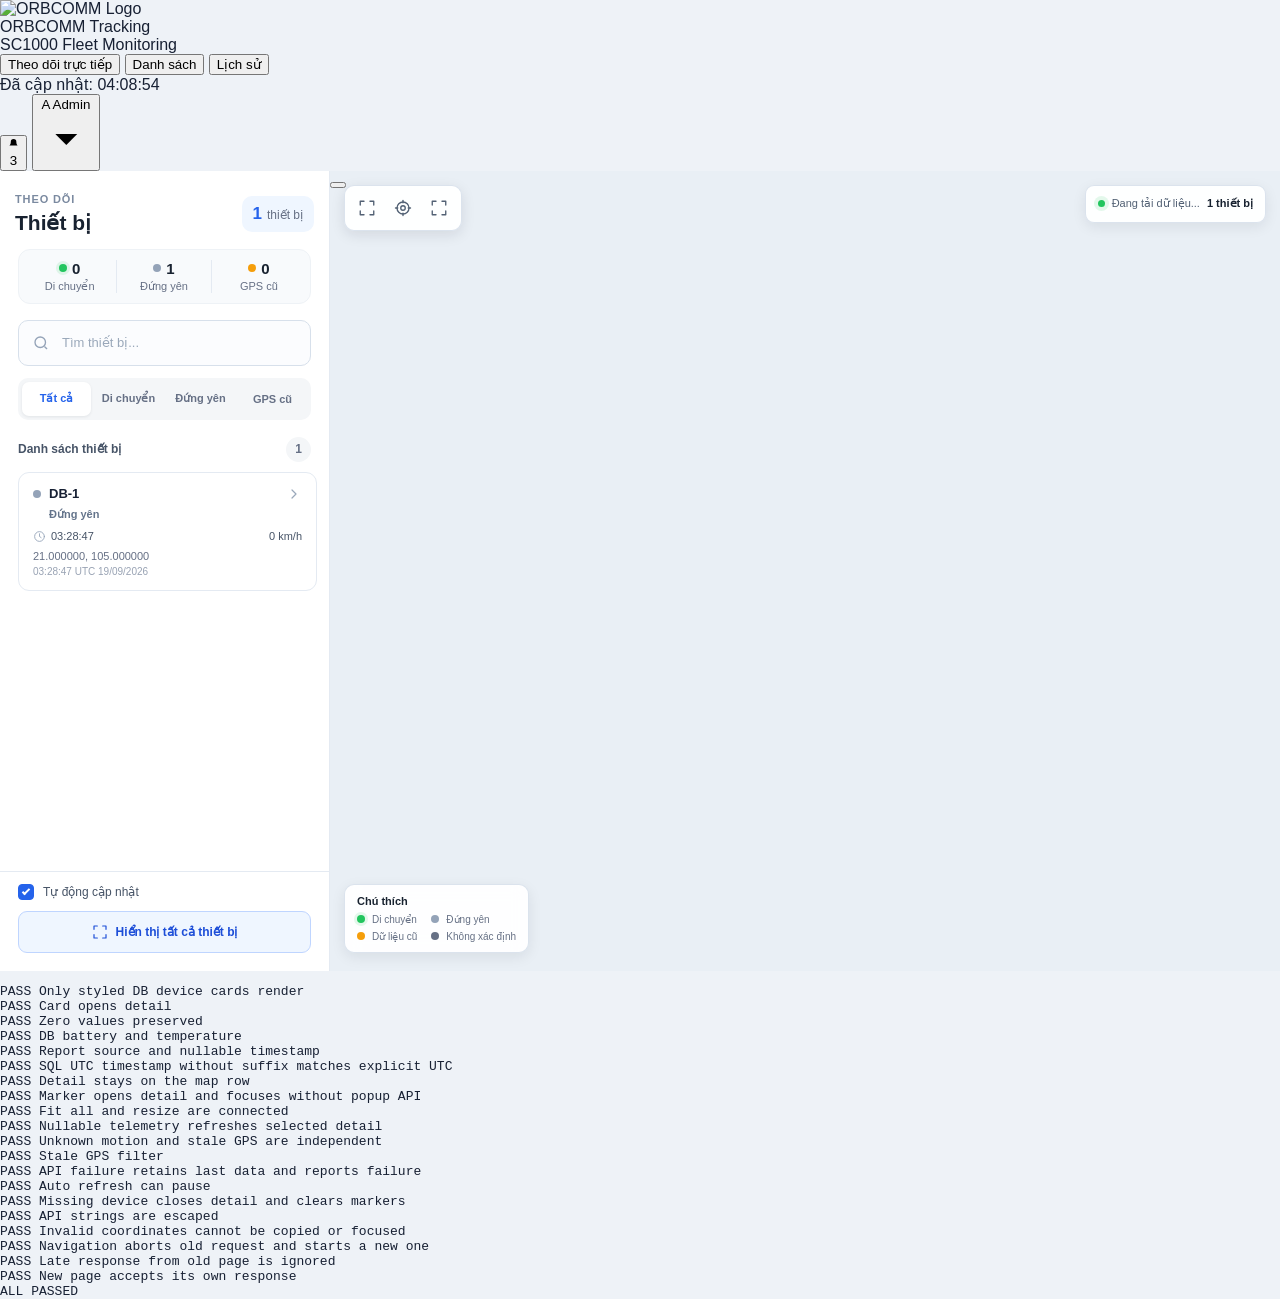
==== tests/tracking-smoke.html @ ccbdfa94 "tracking ver1.0" ====
<!doctype html>
<meta charset="utf-8">
<!-- Run from the repository root: python -m http.server 8765
     Open http://localhost:8765/tests/tracking-smoke.html -->
<link rel="stylesheet" href="/wwwroot/css/pages/tracking.css">
<link rel="stylesheet" href="/wwwroot/css/site.css">
<div id="topbar"></div><main id="page-content" style="height:800px"></main>
<pre id="results">RUNNING</pre>
<script type="module">
const results = [];
const assert = (condition, message) => {
  if (!condition) throw new Error(message);
  results.push(`PASS ${message}`);
};
const tick = () => new Promise(resolve => setTimeout(resolve, 0));
const text = id => document.getElementById(id)?.textContent;
const timers = [];
window.setInterval = callback => { timers.push(callback); return timers.length; };
window.clearInterval = () => {};
let response = [{ mobileId: 'DB-1', logId: 123, latitude: 21, longitude: 105,
  speedKmh: 0, headingDeg: 0, motionState: false, staleFix: false,
  batteryVoltage: 3.3, internalTemperatureC: 36, reportSourceName: 'GPS',
  messageTypeName: 'positionReport', messageUtc: '2026-09-19T03:28:47',
  reportTimestampUtc: null, updatedAt: '2026-09-19T03:28:47Z' }];
let fail = false;
let pending = null;
let requests = 0;
window.fetch = async (url, options) => {
  if (url !== '/api/devices') throw new Error(`Unexpected request ${url}`);
  requests++;
  if (pending) return new Promise(resolve => { pending.resolve = resolve; pending.signal = options.signal; });
  return { ok: !fail, status: fail ? 500 : 200, json: async () => response };
};
const markers = [];
let resizeCount = 0;
let fitCount = 0;
let focusCount = 0;
window.maplibregl = {
  Map: class { addControl() {} remove() {} resize() { resizeCount++; }
    fitBounds() { fitCount++; } flyTo() { focusCount++; } },
  NavigationControl: class {},
  LngLatBounds: class { extend() {} },
  Marker: class {
    constructor() { this.element = document.createElement('button'); markers.push(this); }
    setLngLat(position) { this.position = position; return this; }
    addTo() { document.getElementById('map').append(this.element); return this; }
    getElement() { return this.element; }
    getLngLat() { return this.position; }
    remove() { this.element.remove(); }
  },
};
try {
  await import('/wwwroot/js/app.js?v=16');
  await tick();
  assert(document.querySelectorAll('.tracking-device-card').length === 1, 'Only styled DB device cards render');
  document.querySelector('.tracking-device-card').click();
  assert(text('tracking-detail-mobile-id') === 'DB-1', 'Card opens detail');
  assert(text('tracking-detail-speed') === '0' && text('tracking-detail-heading') === '0°', 'Zero values preserved');
  assert(text('tracking-detail-battery') === '3.30' && text('tracking-temperature') === '36 °C', 'DB battery and temperature');
  assert(text('tracking-report-source') === 'GPS' && text('tracking-report-time') === '—', 'Report source and nullable timestamp');
  assert(text('tracking-message-time') === text('tracking-message-updated'), 'SQL UTC timestamp without suffix matches explicit UTC');
  const mapBox = document.querySelector('.tracking-map-area').getBoundingClientRect();
  const panelBox = document.querySelector('.tracking-device-panel').getBoundingClientRect();
  assert(Math.abs(panelBox.top - mapBox.top) < 1, 'Detail stays on the map row');
  document.getElementById('tracking-detail-close').click();
  markers[0].element.click();
  assert(document.querySelector('.tracking-page--detail-open') && focusCount >= 2, 'Marker opens detail and focuses without popup API');
  document.getElementById('fit-all-devices').click();
  window.dispatchEvent(new CustomEvent('tracking:map-resize'));
  assert(fitCount >= 2 && resizeCount > 0, 'Fit all and resize are connected');
  const original = response[0];
  response = [{ ...original, speedKmh: null, headingDeg: null, motionState: null,
    batteryVoltage: null, internalTemperatureC: null, staleFix: true }];
  timers[0](); await tick();
  assert(text('tracking-detail-speed') === '—' && text('tracking-detail-battery') === '—', 'Nullable telemetry refreshes selected detail');
  assert(text('tracking-detail-state-text') === 'Không xác định' && text('tracking-stale-count') === '1', 'Unknown motion and stale GPS are independent');
  document.querySelector('[data-filter="stale"]').click();
  assert(document.querySelectorAll('.tracking-device-card').length === 1, 'Stale GPS filter');
  fail = true; timers[0](); await tick();
  assert(text('connection-status').includes('500') && text('tracking-detail-mobile-id') === 'DB-1', 'API failure retains last data and reports failure');
  fail = false;
  const checkbox = document.getElementById('auto-refresh');
  checkbox.checked = false; checkbox.dispatchEvent(new Event('change'));
  const before = requests; timers[0](); await tick();
  assert(requests === before, 'Auto refresh can pause');
  response = []; checkbox.checked = true; checkbox.dispatchEvent(new Event('change')); await tick();
  assert(!document.querySelector('.tracking-page--detail-open') && text('device-count') === '0', 'Missing device closes detail and clears markers');
  response = [{ ...original, mobileId: '<img src=x onerror=alert(1)>', latitude: null }];
  timers[0](); await tick();
  document.querySelector('[data-filter="all"]').click();
  assert(!document.querySelector('#device-list img'), 'API strings are escaped');
  document.querySelector('.tracking-device-card').click();
  assert(document.getElementById('tracking-copy-coordinate').disabled, 'Invalid coordinates cannot be copied or focused');
  pending = {}; timers[0](); await tick();
  const oldRequest = { ...pending };
  document.querySelector('[data-page="tracking"]').click();
  assert(oldRequest.signal.aborted && !pending.signal.aborted, 'Navigation aborts old request and starts a new one');
  oldRequest.resolve({ ok: true, json: async () => [original] }); await tick();
  assert(text('device-count') === '0', 'Late response from old page is ignored');
  pending.resolve({ ok: true, json: async () => [original] }); await tick();
  assert(text('device-count') === '1', 'New page accepts its own response');
  document.getElementById('results').textContent = results.join('\n') + '\nALL PASSED';
} catch (error) {
  document.getElementById('results').textContent = results.join('\n') + '\nFAIL ' + error.stack;
}
</script>
---- wwwroot/css/pages/tracking.css ----
.tracking-page {
  --tracking-border: #e4eaf2;
  --tracking-border-strong: #d7e0eb;
  --tracking-text: #182230;
  --tracking-text-secondary: #475467;
  --tracking-text-muted: #667085;
  --tracking-blue: #2563eb;
  --tracking-blue-dark: #1d4ed8;
  --tracking-blue-soft: #eff6ff;
  --tracking-green: #16a34a;
  --tracking-green-soft: #ecfdf3;
  --tracking-red: #dc2626;
  --tracking-red-soft: #fef2f2;
  --tracking-orange: #f59e0b;
  --tracking-bg: #f8fafc;
  position: relative;
  display: grid;
  grid-template-columns: 374px minmax(420px, 1fr) 0;
  grid-template-rows: minmax(0, 1fr);
  width: 100%;
  height: 100%;
  min-width: 0;
  min-height: 0;
  overflow: hidden;
  background: #fff;
  color: var(--tracking-text);
  transition: grid-template-columns 0.25s ease;
}

.tracking-page--detail-open {
  grid-template-columns: 374px minmax(420px, 1fr) 380px;
}

.tracking-page *,
.tracking-page *::before,
.tracking-page *::after {
  box-sizing: border-box;
}

.tracking-sidebar {
  position: relative;
  z-index: 3;
  display: flex;
  flex-direction: column;
  min-width: 0;
  height: 100%;
  background: #fff;
  border-right: 1px solid var(--tracking-border);
}

.tracking-sidebar__header {
  display: flex;
  align-items: center;
  justify-content: space-between;
  padding: 22px 18px 14px;
}

.tracking-sidebar__eyebrow,
.tracking-detail-header__eyebrow,
.tracking-detail-section__eyebrow {
  display: block;
  margin-bottom: 4px;
  color: #7b8aa0;
  font-size: 11px;
  font-weight: 700;
  line-height: 1.2;
  letter-spacing: 0.08em;
  text-transform: uppercase;
}

.tracking-sidebar__title {
  margin: 0;
  color: var(--tracking-text);
  font-size: 21px;
  font-weight: 700;
  line-height: 1.2;
}

.tracking-sidebar__total {
  display: flex;
  align-items: baseline;
  gap: 5px;
  padding: 8px 11px;
  background: var(--tracking-blue-soft);
  border-radius: 10px;
}

.tracking-sidebar__total strong {
  color: var(--tracking-blue);
  font-size: 17px;
}

.tracking-sidebar__total span {
  color: var(--tracking-text-muted);
  font-size: 12px;
}

.tracking-summary {
  display: grid;
  grid-template-columns: repeat(3, 1fr);
  margin: 0 18px 16px;
  padding: 10px 4px;
  background: var(--tracking-bg);
  border: 1px solid #eef2f6;
  border-radius: 12px;
}

.tracking-summary__item {
  display: flex;
  flex-direction: column;
  align-items: center;
  gap: 3px;
  border-right: 1px solid var(--tracking-border);
}

.tracking-summary__item:last-child {
  border-right: 0;
}

.tracking-summary__value {
  display: flex;
  align-items: center;
  gap: 5px;
}

.tracking-summary__value strong {
  font-size: 15px;
}

.tracking-summary__item > span {
  color: var(--tracking-text-muted);
  font-size: 11px;
}

.tracking-status-dot {
  display: inline-block;
  flex: 0 0 auto;
  width: 8px;
  height: 8px;
  border-radius: 50%;
}

.tracking-status-dot--moving {
  background: #22c55e;
  box-shadow: 0 0 0 3px rgba(34, 197, 94, 0.12);
}

.tracking-status-dot--stopped {
  background: #94a3b8;
}

.tracking-status-dot--stale {
  background: var(--tracking-orange);
}

.tracking-status-dot--alert {
  background: var(--tracking-red);
  box-shadow: 0 0 0 3px rgba(220, 38, 38, 0.12);
}

.tracking-sidebar__search {
  position: relative;
  display: flex;
  align-items: center;
  margin: 0 18px 12px;
}

.tracking-sidebar__search > svg {
  position: absolute;
  left: 14px;
  width: 18px;
  height: 18px;
  fill: none;
  stroke: #94a3b8;
  stroke-width: 1.8;
  pointer-events: none;
}

.tracking-sidebar__search input {
  width: 100%;
  height: 46px;
  padding: 0 48px 0 43px;
  color: var(--tracking-text);
  font: inherit;
  font-size: 13px;
  outline: none;
  background: #fbfcfe;
  border: 1px solid var(--tracking-border-strong);
  border-radius: 10px;
  transition: 0.2s ease;
}

.tracking-sidebar__search input:focus {
  background: #fff;
  border-color: #93b4f9;
  box-shadow: 0 0 0 3px rgba(37, 99, 235, 0.08);
}

.tracking-sidebar__search input::placeholder {
  color: #9aa8ba;
}

.tracking-search-filter {
  position: absolute;
  right: 7px;
  display: grid;
  place-items: center;
  width: 32px;
  height: 32px;
  padding: 0;
  background: transparent;
  border: 0;
  border-radius: 7px;
  cursor: pointer;
}

.tracking-search-filter:hover {
  background: #eef3f9;
}

.tracking-search-filter svg {
  width: 17px;
  height: 17px;
  fill: none;
  stroke: #667085;
  stroke-width: 1.8;
  stroke-linecap: round;
}

.tracking-sidebar__filters {
  display: grid;
  grid-template-columns: repeat(4, 1fr);
  gap: 3px;
  margin: 0 18px 17px;
  padding: 4px;
  background: #f4f6f8;
  border-radius: 10px;
}

.tracking-sidebar__filter {
  height: 34px;
  padding: 0 7px;
  color: #667085;
  font: inherit;
  font-size: 11px;
  font-weight: 600;
  white-space: nowrap;
  background: transparent;
  border: 0;
  border-radius: 7px;
  cursor: pointer;
}

.tracking-sidebar__filter:hover {
  color: var(--tracking-text);
}

.tracking-sidebar__filter--active {
  color: var(--tracking-blue);
  background: #fff;
  box-shadow: 0 1px 3px rgba(16, 24, 40, 0.08);
}

.tracking-device-section {
  display: flex;
  flex: 1;
  flex-direction: column;
  min-height: 0;
}

.tracking-device-section__header {
  display: flex;
  align-items: center;
  justify-content: space-between;
  padding: 0 18px 10px;
  color: var(--tracking-text-secondary);
  font-size: 12px;
  font-weight: 600;
}

.tracking-device-section__count {
  display: grid;
  place-items: center;
  min-width: 25px;
  height: 25px;
  padding: 0 8px;
  color: var(--tracking-text-muted);
  background: #f4f6f8;
  border-radius: 20px;
}

.tracking-device-list {
  flex: 1;
  min-height: 0;
  margin: 0;
  padding: 0 12px 15px 18px;
  list-style: none;
  overflow-y: auto;
  scrollbar-width: thin;
  scrollbar-color: #ccd5df transparent;
}

.tracking-device-list li {
  margin-bottom: 9px;
}

.tracking-device-card {
  width: 100%;
  padding: 13px 14px;
  text-align: left;
  font: inherit;
  background: #fff;
  border: 1px solid var(--tracking-border);
  border-radius: 11px;
  cursor: pointer;
  transition:
    border-color 0.15s ease,
    box-shadow 0.15s ease,
    transform 0.15s ease;
}

.tracking-device-card:hover {
  border-color: #b9c9dd;
  box-shadow: 0 3px 12px rgba(16, 24, 40, 0.06);
  transform: translateY(-1px);
}

.tracking-device-card--active {
  background: #f8fbff;
  border-color: #8eb5ff;
  box-shadow: 0 0 0 2px rgba(37, 99, 235, 0.06);
}

.tracking-device-card--stale {
  background: #fffbeb;
  border-color: #fde68a;
}

.tracking-status-dot--unknown {
  background: #667085;
}

.tracking-device-state--unknown {
  color: #475467;
  background: #f2f4f7;
}

.tracking-map-status--error {
  color: var(--tracking-red);
}

.tracking-map-status--error .tracking-map-status__indicator {
  background: var(--tracking-red);
  box-shadow: none;
}

.tracking-device-panel button:disabled {
  opacity: 0.45;
  cursor: default;
}

.tracking-device-card__header {
  display: flex;
  align-items: center;
  justify-content: space-between;
}

.tracking-device-card__identity {
  display: flex;
  align-items: center;
  min-width: 0;
  gap: 8px;
}

.tracking-device-card__identity strong {
  overflow: hidden;
  color: #172033;
  font-size: 13px;
  text-overflow: ellipsis;
  white-space: nowrap;
}

.tracking-device-card__arrow {
  width: 16px;
  height: 16px;
  fill: none;
  stroke: #9aa8ba;
  stroke-width: 1.8;
  stroke-linecap: round;
  stroke-linejoin: round;
}

.tracking-device-card__status {
  margin: 6px 0 9px 16px;
  color: #64748b;
  font-size: 11px;
  font-weight: 600;
}

.tracking-device-card__status--moving {
  color: #15803d;
}

.tracking-device-card__status--alert {
  color: var(--tracking-red);
}

.tracking-device-card__meta {
  display: flex;
  align-items: center;
  justify-content: space-between;
  color: #475467;
  font-size: 11px;
}

.tracking-device-card__meta span {
  display: flex;
  align-items: center;
  gap: 5px;
}

.tracking-device-card__meta svg {
  width: 13px;
  height: 13px;
  fill: none;
  stroke: #94a3b8;
  stroke-width: 1.6;
  stroke-linecap: round;
}

.tracking-device-card__location {
  margin-top: 7px;
  overflow: hidden;
  color: #667085;
  font-size: 11px;
  text-overflow: ellipsis;
  white-space: nowrap;
}

.tracking-device-card__updated {
  margin-top: 4px;
  color: #98a2b3;
  font-size: 10px;
}

.tracking-sidebar__footer {
  padding: 12px 18px 18px;
  background: #fff;
  border-top: 1px solid var(--tracking-border);
}

.tracking-auto-refresh {
  display: flex;
  align-items: center;
  gap: 9px;
  margin-bottom: 11px;
  color: var(--tracking-text-secondary);
  font-size: 12px;
  cursor: pointer;
}

.tracking-auto-refresh input {
  position: absolute;
  opacity: 0;
  pointer-events: none;
}

.tracking-auto-refresh__check {
  position: relative;
  width: 16px;
  height: 16px;
  background: #fff;
  border: 1px solid #b8c4d3;
  border-radius: 4px;
}

.tracking-auto-refresh input:checked + .tracking-auto-refresh__check {
  background: var(--tracking-blue);
  border-color: var(--tracking-blue);
}

.tracking-auto-refresh input:checked + .tracking-auto-refresh__check::after {
  position: absolute;
  top: 2px;
  left: 5px;
  width: 4px;
  height: 8px;
  content: "";
  border: solid #fff;
  border-width: 0 2px 2px 0;
  transform: rotate(45deg);
}

.tracking-fit-all {
  display: flex;
  align-items: center;
  justify-content: center;
  width: 100%;
  height: 42px;
  gap: 8px;
  color: var(--tracking-blue-dark);
  font: inherit;
  font-size: 12px;
  font-weight: 700;
  background: #eff6ff;
  border: 1px solid #bfd5ff;
  border-radius: 9px;
  cursor: pointer;
}

.tracking-fit-all:hover {
  background: #e3efff;
}

.tracking-fit-all svg {
  width: 16px;
  height: 16px;
  fill: none;
  stroke: currentColor;
  stroke-width: 1.8;
  stroke-linecap: round;
  stroke-linejoin: round;
}

.tracking-map-area {
  position: relative;
  min-width: 0;
  height: 100%;
  overflow: hidden;
  background: #e9eff5;
}

.tracking-map {
  width: 100%;
  height: 100%;
}

.tracking-map-toolbar {
  position: absolute;
  z-index: 5;
  top: 14px;
  left: 14px;
  display: flex;
  padding: 4px;
  background: rgba(255, 255, 255, 0.95);
  border: 1px solid rgba(215, 224, 235, 0.9);
  border-radius: 10px;
  box-shadow: 0 4px 14px rgba(16, 24, 40, 0.1);
  backdrop-filter: blur(8px);
}

.tracking-map-toolbar button {
  display: grid;
  place-items: center;
  width: 36px;
  height: 36px;
  padding: 0;
  color: #526174;
  background: transparent;
  border: 0;
  border-radius: 7px;
  cursor: pointer;
}

.tracking-map-toolbar button:hover {
  color: var(--tracking-blue);
  background: var(--tracking-blue-soft);
}

.tracking-map-toolbar svg {
  width: 18px;
  height: 18px;
  fill: none;
  stroke: currentColor;
  stroke-width: 1.8;
  stroke-linecap: round;
  stroke-linejoin: round;
}

.tracking-map-status {
  position: absolute;
  z-index: 5;
  top: 14px;
  right: 14px;
  display: flex;
  align-items: center;
  height: 38px;
  gap: 7px;
  padding: 0 12px;
  color: #526174;
  font-size: 11px;
  background: rgba(255, 255, 255, 0.95);
  border: 1px solid rgba(215, 224, 235, 0.9);
  border-radius: 9px;
  box-shadow: 0 4px 14px rgba(16, 24, 40, 0.08);
  backdrop-filter: blur(8px);
}

.tracking-map-status strong {
  color: var(--tracking-text);
  font-size: 11px;
}

.tracking-map-status__indicator {
  width: 7px;
  height: 7px;
  background: #22c55e;
  border-radius: 50%;
  box-shadow: 0 0 0 4px rgba(34, 197, 94, 0.12);
}

.tracking-map-legend {
  position: absolute;
  z-index: 5;
  bottom: 18px;
  left: 14px;
  padding: 10px 12px;
  background: rgba(255, 255, 255, 0.94);
  border: 1px solid rgba(215, 224, 235, 0.9);
  border-radius: 10px;
  box-shadow: 0 4px 14px rgba(16, 24, 40, 0.08);
  backdrop-filter: blur(8px);
}

.tracking-map-legend__header {
  margin-bottom: 7px;
  color: var(--tracking-text);
  font-size: 11px;
  font-weight: 700;
}

.tracking-map-legend__items {
  display: grid;
  grid-template-columns: auto auto;
  gap: 6px 14px;
}

.tracking-map-legend__items > div {
  display: flex;
  align-items: center;
  gap: 7px;
  color: var(--tracking-text-muted);
  font-size: 10px;
}

.tracking-device-panel {
  position: relative;
  z-index: 4;
  display: flex;
  flex-direction: column;
  width: 380px;
  min-width: 380px;
  height: 100%;
  overflow: hidden;
  background: #fff;
  border-left: 1px solid var(--tracking-border);
  opacity: 0;
  pointer-events: none;
  transform: translateX(24px);
  transition:
    opacity 0.2s ease,
    transform 0.25s ease;
}

.tracking-page--detail-open .tracking-device-panel {
  opacity: 1;
  pointer-events: auto;
  transform: translateX(0);
}

.tracking-detail-header {
  padding: 18px 18px 14px;
  border-bottom: 1px solid var(--tracking-border);
}

.tracking-detail-header__top {
  display: flex;
  align-items: flex-start;
  justify-content: space-between;
  gap: 12px;
}

.tracking-detail-header h2 {
  margin: 0;
  color: var(--tracking-text);
  font-size: 18px;
  line-height: 1.3;
}

.tracking-detail-close {
  display: grid;
  place-items: center;
  flex: 0 0 auto;
  width: 32px;
  height: 32px;
  padding: 0;
  color: #667085;
  background: #f8fafc;
  border: 1px solid var(--tracking-border);
  border-radius: 8px;
  cursor: pointer;
}

.tracking-detail-close:hover {
  color: #172033;
  background: #f1f5f9;
}

.tracking-detail-close svg {
  width: 16px;
  height: 16px;
  fill: none;
  stroke: currentColor;
  stroke-width: 1.8;
  stroke-linecap: round;
}

.tracking-detail-header__status {
  display: flex;
  align-items: center;
  justify-content: space-between;
  gap: 8px;
  margin-top: 11px;
}

.tracking-detail-header__status > span:last-child {
  color: #98a2b3;
  font-size: 10px;
}

.tracking-device-state {
  display: inline-flex;
  align-items: center;
  gap: 7px;
  padding: 5px 8px;
  color: #15803d;
  font-size: 10px;
  font-weight: 700;
  background: var(--tracking-green-soft);
  border-radius: 20px;
}

.tracking-detail-content {
  flex: 1;
  min-height: 0;
  padding: 0 18px 24px;
  overflow-y: auto;
  scrollbar-width: thin;
  scrollbar-color: #ccd5df transparent;
}

.tracking-detail-section {
  padding: 18px 0;
  border-bottom: 1px solid #edf1f5;
}

.tracking-detail-section:last-child {
  border-bottom: 0;
}

.tracking-detail-section__heading,
.tracking-detail-section__title {
  display: flex;
  align-items: flex-start;
  justify-content: space-between;
  gap: 12px;
}

.tracking-detail-section__heading h3 {
  margin: 0;
  color: var(--tracking-text);
  font-size: 13px;
  font-weight: 700;
}

.tracking-detail-section__title {
  align-items: center;
  margin-bottom: 12px;
}

.tracking-detail-section__title h3 {
  margin: 0;
  color: var(--tracking-text);
  font-size: 12px;
  font-weight: 700;
}

.tracking-detail-location-button {
  display: grid;
  place-items: center;
  width: 32px;
  height: 32px;
  padding: 0;
  color: var(--tracking-blue);
  background: var(--tracking-blue-soft);
  border: 1px solid #d7e7ff;
  border-radius: 8px;
  cursor: pointer;
}

.tracking-detail-location-button svg {
  width: 16px;
  height: 16px;
  fill: none;
  stroke: currentColor;
  stroke-width: 1.8;
  stroke-linecap: round;
}

.tracking-coordinate-box {
  position: relative;
  display: grid;
  grid-template-columns: 1fr 1fr;
  gap: 8px;
  margin-top: 12px;
  padding: 11px 42px 11px 12px;
  background: #f8fafc;
  border: 1px solid #edf1f5;
  border-radius: 9px;
}

.tracking-coordinate-box div {
  display: flex;
  flex-direction: column;
  gap: 2px;
}

.tracking-coordinate-box span {
  color: #98a2b3;
  font-size: 9px;
  text-transform: uppercase;
}

.tracking-coordinate-box strong {
  color: #344054;
  font-size: 11px;
  font-weight: 600;
}

.tracking-coordinate-box button {
  position: absolute;
  top: 50%;
  right: 8px;
  display: grid;
  place-items: center;
  width: 28px;
  height: 28px;
  padding: 0;
  color: #667085;
  background: #fff;
  border: 1px solid var(--tracking-border);
  border-radius: 6px;
  cursor: pointer;
  transform: translateY(-50%);
}

.tracking-coordinate-box svg {
  width: 14px;
  height: 14px;
  fill: none;
  stroke: currentColor;
  stroke-width: 1.6;
}

.tracking-metrics {
  display: grid;
  grid-template-columns: repeat(2, 1fr);
  gap: 8px;
}

.tracking-metric {
  display: flex;
  align-items: center;
  gap: 9px;
  min-height: 67px;
  padding: 10px;
  background: #fafbfd;
  border: 1px solid #edf1f5;
  border-radius: 9px;
}

.tracking-metric__icon {
  display: grid;
  place-items: center;
  flex: 0 0 auto;
  width: 33px;
  height: 33px;
  color: #5175ae;
  background: #edf4ff;
  border-radius: 8px;
}

.tracking-metric__icon svg {
  width: 17px;
  height: 17px;
  fill: none;
  stroke: currentColor;
  stroke-width: 1.7;
  stroke-linecap: round;
  stroke-linejoin: round;
}

.tracking-metric > div:last-child {
  display: flex;
  flex-direction: column;
  min-width: 0;
  gap: 2px;
}

.tracking-metric span {
  color: #7d8b9f;
  font-size: 9px;
}

.tracking-metric strong {
  overflow: hidden;
  color: #27364a;
  font-size: 12px;
  text-overflow: ellipsis;
  white-space: nowrap;
}

.tracking-metric small {
  color: #667085;
  font-size: 9px;
  font-weight: 500;
}

.tracking-alert-badge {
  padding: 4px 7px;
  color: #b42318;
  font-size: 9px;
  font-weight: 700;
  background: #fee4e2;
  border-radius: 20px;
}

.tracking-alert-card {
  display: flex;
  gap: 10px;
  padding: 11px;
  background: var(--tracking-red-soft);
  border: 1px solid #fecaca;
  border-radius: 9px;
}

.tracking-alert-card__icon {
  display: grid;
  place-items: center;
  flex: 0 0 auto;
  width: 32px;
  height: 32px;
  color: #dc2626;
  background: #fee2e2;
  border-radius: 8px;
}

.tracking-alert-card__icon svg {
  width: 17px;
  height: 17px;
  fill: none;
  stroke: currentColor;
  stroke-width: 1.8;
  stroke-linecap: round;
  stroke-linejoin: round;
}

.tracking-alert-card__content {
  display: flex;
  flex: 1;
  flex-direction: column;
  min-width: 0;
  gap: 4px;
}

.tracking-alert-card__content > strong {
  color: #991b1b;
  font-size: 10px;
}

.tracking-alert-card__content > span {
  color: #b45353;
  font-size: 9px;
  line-height: 1.5;
}

.tracking-alert-card__meta {
  display: flex;
  justify-content: space-between;
  margin-top: 3px;
  padding-top: 7px;
  color: #b45353;
  font-size: 9px;
  border-top: 1px solid #fecaca;
}

.tracking-alert-card__meta strong {
  color: #991b1b;
}

.tracking-message-badge {
  max-width: 145px;
  padding: 4px 7px;
  overflow: hidden;
  color: #175cd3;
  font-family: monospace;
  font-size: 9px;
  text-overflow: ellipsis;
  white-space: nowrap;
  background: #eff8ff;
  border-radius: 5px;
}

.tracking-detail-info {
  margin: 0;
}

.tracking-detail-info > div {
  display: grid;
  grid-template-columns: 115px 1fr;
  gap: 10px;
  padding: 7px 0;
  border-bottom: 1px dashed #edf1f5;
}

.tracking-detail-info > div:last-child {
  border-bottom: 0;
}

.tracking-detail-info dt {
  color: #7d8b9f;
  font-size: 10px;
}

.tracking-detail-info dd {
  margin: 0;
  overflow: hidden;
  color: #344054;
  font-size: 10px;
  font-weight: 600;
  text-align: right;
  text-overflow: ellipsis;
}

.tracking-actions {
  display: grid;
  gap: 7px;
}

.tracking-action {
  display: flex;
  align-items: center;
  width: 100%;
  gap: 10px;
  padding: 10px 11px;
  text-align: left;
  font: inherit;
  color: #344054;
  background: #fff;
  border: 1px solid var(--tracking-border);
  border-radius: 9px;
  cursor: pointer;
  transition: 0.15s ease;
}

.tracking-action:hover {
  background: #f8fafc;
  border-color: #c5d0dd;
}

.tracking-action svg {
  flex: 0 0 auto;
  width: 18px;
  height: 18px;
  fill: none;
  stroke: #64748b;
  stroke-width: 1.7;
  stroke-linecap: round;
  stroke-linejoin: round;
}

.tracking-action div {
  display: flex;
  flex-direction: column;
  gap: 2px;
}

.tracking-action strong {
  font-size: 10px;
}

.tracking-action span {
  color: #98a2b3;
  font-family: monospace;
  font-size: 8px;
}

.tracking-action--primary {
  color: #175cd3;
  background: #f5f9ff;
  border-color: #cfe0ff;
}

.tracking-action--primary svg {
  stroke: #2563eb;
}

.tracking-action--danger {
  color: #b42318;
}

.tracking-action--danger svg {
  stroke: #dc2626;
}

.tracking-section-link {
  padding: 0;
  color: var(--tracking-blue);
  font: inherit;
  font-size: 9px;
  font-weight: 600;
  background: transparent;
  border: 0;
  cursor: pointer;
}

.tracking-activity-list {
  display: flex;
  flex-direction: column;
}

.tracking-activity {
  display: grid;
  grid-template-columns: 18px 1fr;
  gap: 7px;
  min-height: 47px;
}

.tracking-activity__timeline {
  position: relative;
  display: flex;
  justify-content: center;
}

.tracking-activity__dot {
  position: relative;
  z-index: 2;
  width: 7px;
  height: 7px;
  margin-top: 5px;
  border-radius: 50%;
}

.tracking-activity__dot--success {
  background: #22c55e;
}

.tracking-activity__dot--danger {
  background: #ef4444;
}

.tracking-activity__line {
  position: absolute;
  top: 13px;
  bottom: 0;
  width: 1px;
  background: #e5eaf0;
}

.tracking-activity__content {
  padding-bottom: 11px;
}

.tracking-activity__content > div {
  display: flex;
  align-items: center;
  justify-content: space-between;
  gap: 7px;
}

.tracking-activity__content strong {
  color: #344054;
  font-size: 10px;
}

.tracking-activity__content > span {
  display: block;
  margin-top: 3px;
  color: #98a2b3;
  font-size: 8px;
}

.tracking-command-status {
  padding: 3px 6px;
  font-size: 8px;
  font-weight: 700;
  border-radius: 12px;
}

.tracking-command-status--success {
  color: #15803d;
  background: #ecfdf3;
}

.tracking-command-status--danger {
  color: #b42318;
  background: #fef2f2;
}

.tracking-detail-footer {
  display: flex;
  align-items: center;
  justify-content: space-between;
  min-height: 44px;
  padding: 0 18px;
  color: #98a2b3;
  font-size: 9px;
  background: #fbfcfd;
  border-top: 1px solid var(--tracking-border);
}

.tracking-detail-footer > div {
  display: flex;
  align-items: center;
  gap: 7px;
}

.tracking-alert-badge--normal {
  color: #15803d;
  background: #ecfdf3;
}

.tracking-alert-empty {
  display: flex;
  align-items: center;
  gap: 10px;
  padding: 11px;
  background: #f8fafc;
  border: 1px solid #e8edf3;
  border-radius: 9px;
}

.tracking-alert-empty__icon {
  display: grid;
  place-items: center;
  flex: 0 0 auto;
  width: 32px;
  height: 32px;
  color: #16a34a;
  background: #ecfdf3;
  border-radius: 8px;
}

.tracking-alert-empty__icon svg {
  width: 17px;
  height: 17px;
  fill: none;
  stroke: currentColor;
  stroke-width: 1.8;
  stroke-linecap: round;
  stroke-linejoin: round;
}

.tracking-alert-empty > div:last-child {
  display: flex;
  flex-direction: column;
  gap: 3px;
}

.tracking-alert-empty strong {
  color: #344054;
  font-size: 10px;
}

.tracking-alert-empty span {
  color: #7d8b9f;
  font-size: 9px;
}

.tracking-device-list__empty,
.tracking-activity-list__empty {
  padding: 20px 12px;
  color: #98a2b3;
  font-size: 11px;
  text-align: center;
}

.tracking-device-state--moving {
  color: #15803d;
  background: #ecfdf3;
}

.tracking-device-state--stopped {
  color: #475467;
  background: #f2f4f7;
}

.tracking-device-state--alert {
  color: #b42318;
  background: #fef2f2;
}
/* RESPONSIVE */
@media (max-width: 1450px) {
  .tracking-page {
    grid-template-columns: 330px minmax(380px, 1fr) 0;
  }

  .tracking-page--detail-open {
    grid-template-columns: 330px minmax(380px, 1fr) 350px;
  }

  .tracking-device-panel {
    width: 350px;
    min-width: 0;
  }

  .tracking-sidebar__header,
  .tracking-detail-header {
    padding-left: 15px;
    padding-right: 15px;
  }

  .tracking-detail-content {
    padding-left: 15px;
    padding-right: 15px;
  }
}

@media (max-width: 1180px) {
  .tracking-page {
    grid-template-columns: 330px minmax(0, 1fr);
  }

  .tracking-device-panel {
    position: absolute;
    top: 0;
    right: 0;
    width: 370px;
    box-shadow: -10px 0 30px rgba(16, 24, 40, 0.12);
  }
}

@media (max-width: 820px) {
  .tracking-page {
    grid-template-columns: 290px minmax(0, 1fr);
  }

  .tracking-map-legend,
  .tracking-map-status {
    display: none;
  }
}
---- wwwroot/css/site.css ----
/* wwwroot/css/site.css */
:root {
  font-family: Inter, "Segoe UI", sans-serif;
  color: #172033;
  background: #eef2f7;
}

* {
  box-sizing: border-box;
}

html,
body {
  width: 100%;
  height: 100%;
}

body {
  margin: 0;
}

.app-shell {
  display: grid;
  grid-template-rows: 84px minmax(0, 1fr);
  width: 100%;
  min-width: 0;
  height: 100dvh;
  overflow: hidden;
}

#topbar {
  position: relative;
  z-index: 2;
  grid-row: 1;
  min-width: 0;
}

.app-content {
  grid-row: 2;
  min-width: 0;
  min-height: 0;
  overflow: hidden;
}

.devices-page,
.history-page,
.alerts-page {
  height: 100%;
  padding: 28px;
  overflow-y: auto;
  background: #f8fafc;
}

.sidebar {
  z-index: 1;
  overflow-y: auto;
  padding: 28px 20px;
  background: #fff;
  box-shadow: 2px 0 12px rgb(20 37 63 / 10%);
}

.eyebrow {
  margin: 0 0 5px;
  color: #2563eb;
  font-size: 0.75rem;
  font-weight: 800;
  letter-spacing: 0.13em;
}

h1 {
  margin: 0;
  font-size: 1.35rem;
}
h2 {
  margin: 28px 0 10px;
  font-size: 0.9rem;
}

.status {
  color: #667085;
  font-size: 0.86rem;
}
.status.error {
  color: #b42318;
}

.device-summary {
  display: flex;
  align-items: baseline;
  gap: 8px;
  padding: 14px;
  border-radius: 10px;
  background: #eff6ff;
}

.device-summary strong {
  color: #1d4ed8;
  font-size: 1.6rem;
}
.device-summary span {
  color: #475467;
  font-size: 0.85rem;
}

.device-list {
  margin: 0;
  padding: 0;
  list-style: none;
}
.device-list button {
  width: 100%;
  margin-bottom: 8px;
  padding: 12px;
  border: 1px solid #e4e7ec;
  border-radius: 8px;
  background: #fff;
  color: inherit;
  text-align: left;
  cursor: pointer;
}

.device-list button:hover {
  border-color: #60a5fa;
  background: #f8fbff;
}
.device-list small {
  display: block;
  margin-top: 4px;
  color: #667085;
}

#map {
  width: 100%;
  height: 100%;
  min-width: 0;
  min-height: 0;
}

.popup-title {
  margin: 0 0 8px;
  font-size: 1rem;
}
.popup-grid {
  display: grid;
  grid-template-columns: auto auto;
  gap: 5px 14px;
  font-size: 0.83rem;
}
.popup-grid dt {
  color: #667085;
}
.popup-grid dd {
  margin: 0;
  font-weight: 600;
}

@media (max-width: 700px) {
  .app-shell {
    grid-template-rows: auto minmax(0, 1fr);
  }

  .sidebar {
    max-height: 40vh;
    padding: 16px;
  }
  h2 {
    margin-top: 18px;
  }
}
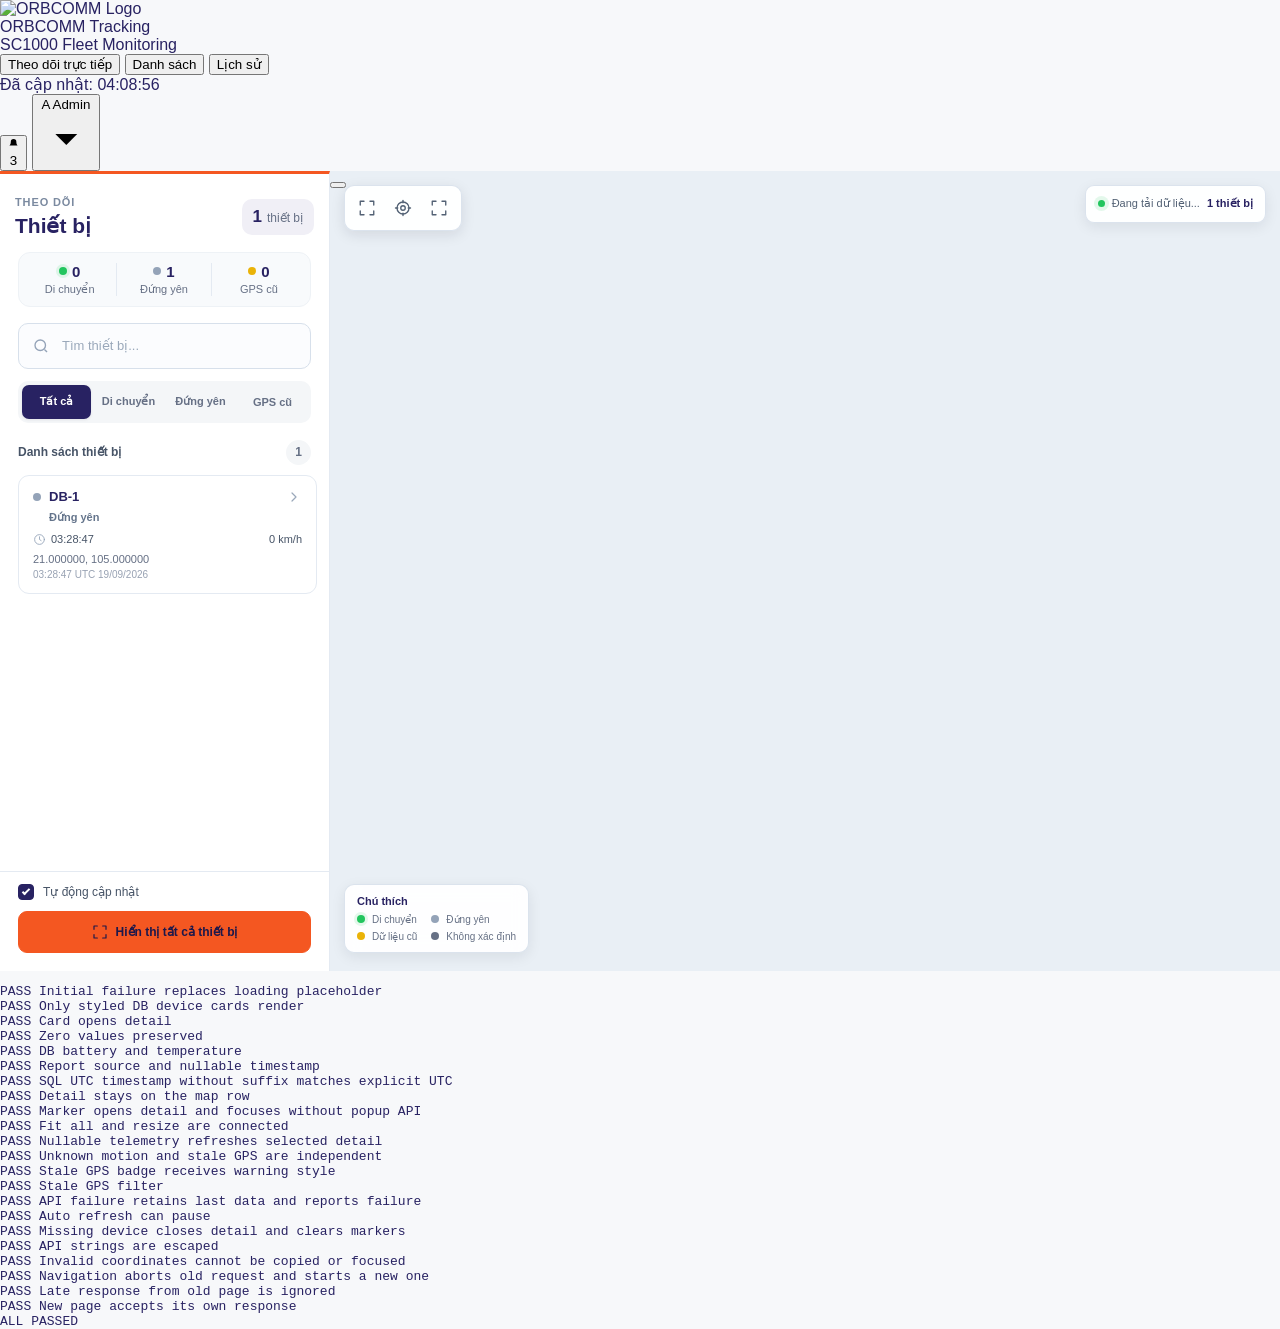
==== commit 21d33548: "Split tracking" ====
--- a/tests/tracking-smoke.html
+++ b/tests/tracking-smoke.html
@@ -2,7 +2,7 @@
 <meta charset="utf-8">
 <!-- Run from the repository root: python -m http.server 8765
      Open http://localhost:8765/tests/tracking-smoke.html -->
-<link rel="stylesheet" href="/wwwroot/css/pages/tracking.css">
+<link rel="stylesheet" href="/wwwroot/css/pages/tracking/tracking.css">
 <link rel="stylesheet" href="/wwwroot/css/site.css">
 <div id="topbar"></div><main id="page-content" style="height:800px"></main>
 <pre id="results">RUNNING</pre>
@@ -50,7 +50,11 @@
   },
 };
 try {
-  await import('/wwwroot/js/app.js?v=16');
+  const tracking = await import('/wwwroot/js/pages/tracking/tracking.js?v=1');
+  tracking.renderTrackingPage();
+  tracking.setTrackingConnectionStatus('Initial request failed', true);
+  assert(document.getElementById('device-list').textContent.includes('Không tải được'), 'Initial failure replaces loading placeholder');
+  await import('/wwwroot/js/app.js?v=17');
   await tick();
   assert(document.querySelectorAll('.tracking-device-card').length === 1, 'Only styled DB device cards render');
   document.querySelector('.tracking-device-card').click();
@@ -74,6 +78,7 @@
   timers[0](); await tick();
   assert(text('tracking-detail-speed') === '—' && text('tracking-detail-battery') === '—', 'Nullable telemetry refreshes selected detail');
   assert(text('tracking-detail-state-text') === 'Không xác định' && text('tracking-stale-count') === '1', 'Unknown motion and stale GPS are independent');
+  assert(document.getElementById('tracking-alert-badge').classList.contains('tracking-alert-badge--stale'), 'Stale GPS badge receives warning style');
   document.querySelector('[data-filter="stale"]').click();
   assert(document.querySelectorAll('.tracking-device-card').length === 1, 'Stale GPS filter');
   fail = true; timers[0](); await tick();
--- a/wwwroot/css/pages/tracking/tracking.css
+++ b/wwwroot/css/pages/tracking/tracking.css
@@ -0,0 +1,5 @@
+@import url("./tracking-layout.css");
+@import url("./tracking-sidebar.css");
+@import url("./tracking-map.css");
+@import url("./tracking-detail.css");
+@import url("./tracking-responsive.css");
--- a/wwwroot/css/site.css
+++ b/wwwroot/css/site.css
@@ -1,8 +1,21 @@
 /* wwwroot/css/site.css */
+/* Vishipel-inspired palette: light surfaces, navy structure, orange accents.
+   Green / yellow / red are reserved for semantic status. */
 :root {
+  --brand-navy: #282262;
+  --brand-navy-dark: #1d184b;
+  --brand-navy-soft: #f0eff6;
+  --brand-border: #dcd9e9;
+  --brand-orange: #f45721;
+  --brand-orange-soft: #fff1ea;
+  --brand-orange-ink: #a9360d;
+  --surface-muted: #f7f8fa;
+  --status-warning: #eab308;
+  --status-warning-ink: #854d0e;
+  --status-warning-soft: #fefce8;
   font-family: Inter, "Segoe UI", sans-serif;
-  color: #172033;
-  background: #eef2f7;
+  color: var(--brand-navy);
+  background: var(--surface-muted);
 }
 
 * {
@@ -61,7 +74,7 @@
 
 .eyebrow {
   margin: 0 0 5px;
-  color: #2563eb;
+  color: var(--brand-navy);
   font-size: 0.75rem;
   font-weight: 800;
   letter-spacing: 0.13em;
@@ -90,11 +103,11 @@
   gap: 8px;
   padding: 14px;
   border-radius: 10px;
-  background: #eff6ff;
+  background: var(--brand-navy-soft);
 }
 
 .device-summary strong {
-  color: #1d4ed8;
+  color: var(--brand-navy-dark);
   font-size: 1.6rem;
 }
 .device-summary span {
@@ -121,7 +134,7 @@
 
 .device-list button:hover {
   border-color: #60a5fa;
-  background: #f8fbff;
+  background: var(--surface-muted);
 }
 .device-list small {
   display: block;
@@ -167,3 +180,8 @@
     margin-top: 18px;
   }
 }
+
+:where(button, a, input, select):focus-visible {
+  outline: 2px solid var(--brand-orange);
+  outline-offset: 3px;
+}
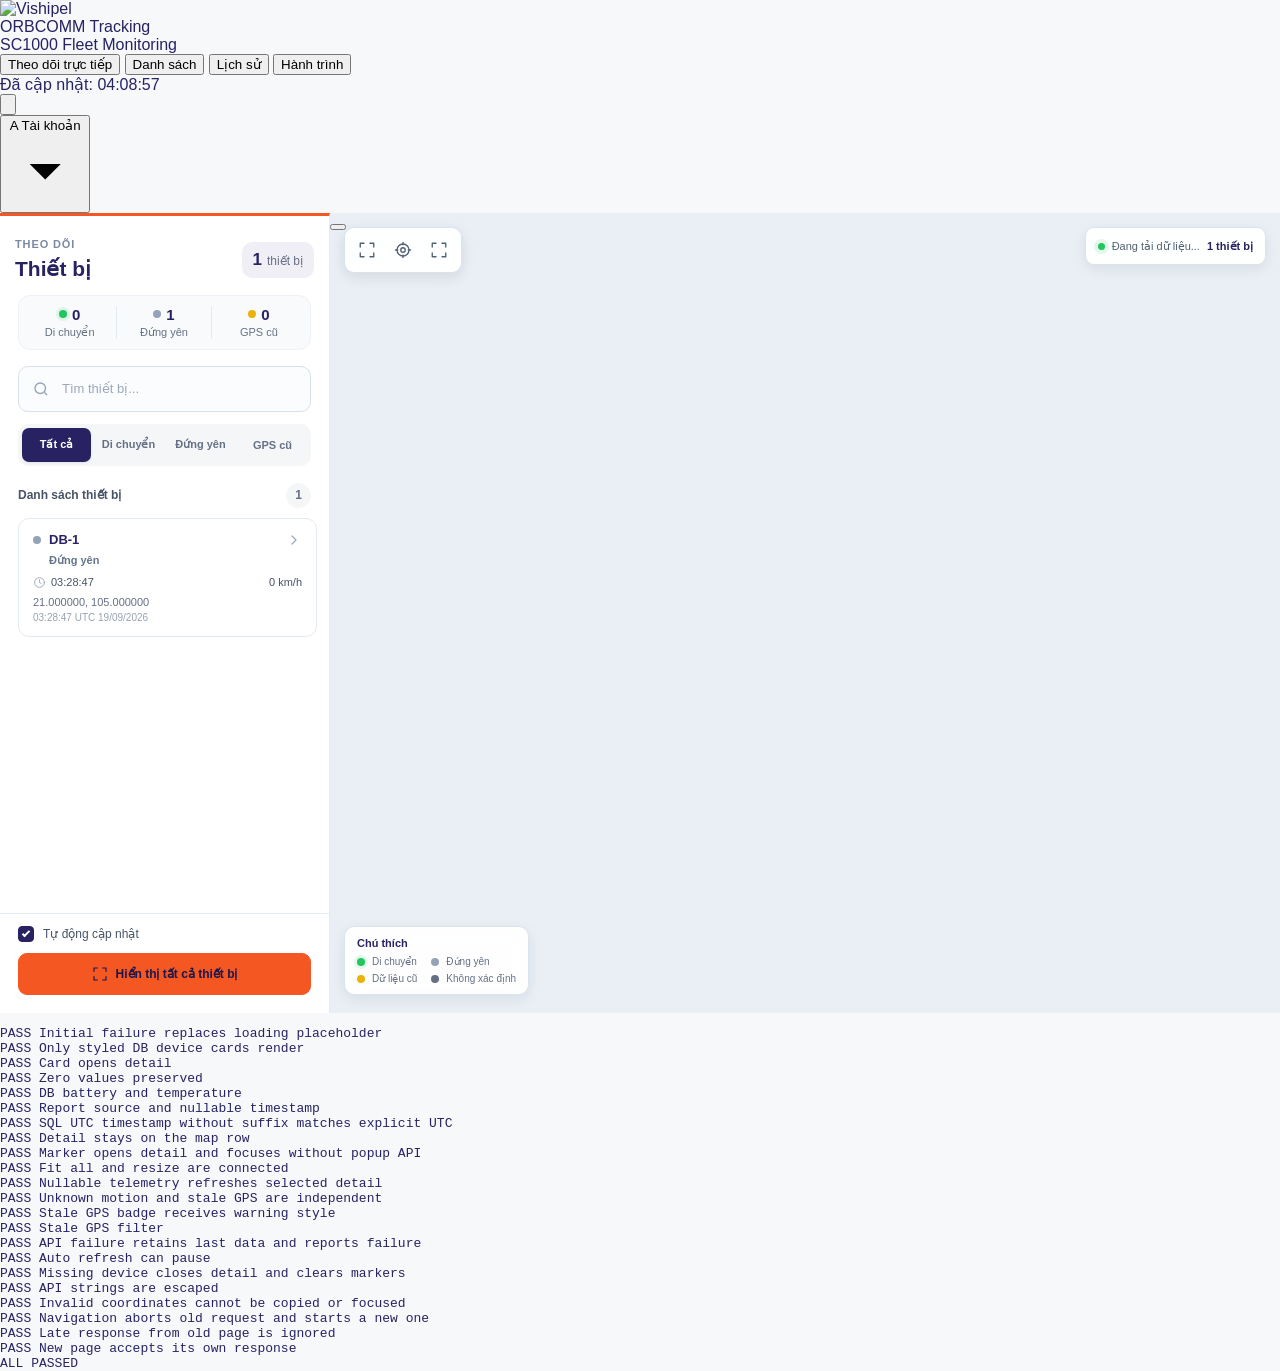
==== commit 6c05b64c: "update full code ver1.1" ====
--- a/tests/tracking-smoke.html
+++ b/tests/tracking-smoke.html
@@ -50,11 +50,11 @@
   },
 };
 try {
-  const tracking = await import('/wwwroot/js/pages/tracking/tracking.js?v=1');
+  const tracking = await import('/wwwroot/js/pages/tracking/tracking.js');
   tracking.renderTrackingPage();
   tracking.setTrackingConnectionStatus('Initial request failed', true);
   assert(document.getElementById('device-list').textContent.includes('Không tải được'), 'Initial failure replaces loading placeholder');
-  await import('/wwwroot/js/app.js?v=17');
+  await import('/wwwroot/js/app.js');
   await tick();
   assert(document.querySelectorAll('.tracking-device-card').length === 1, 'Only styled DB device cards render');
   document.querySelector('.tracking-device-card').click();
--- a/wwwroot/css/pages/tracking/tracking.css
+++ b/wwwroot/css/pages/tracking/tracking.css
@@ -2,4 +2,5 @@
 @import url("./tracking-sidebar.css");
 @import url("./tracking-map.css");
 @import url("./tracking-detail.css");
+@import url("./tracking-command.css");
 @import url("./tracking-responsive.css");
--- a/wwwroot/css/site.css
+++ b/wwwroot/css/site.css
@@ -43,7 +43,7 @@
 
 #topbar {
   position: relative;
-  z-index: 2;
+  z-index: 50;
   grid-row: 1;
   min-width: 0;
 }
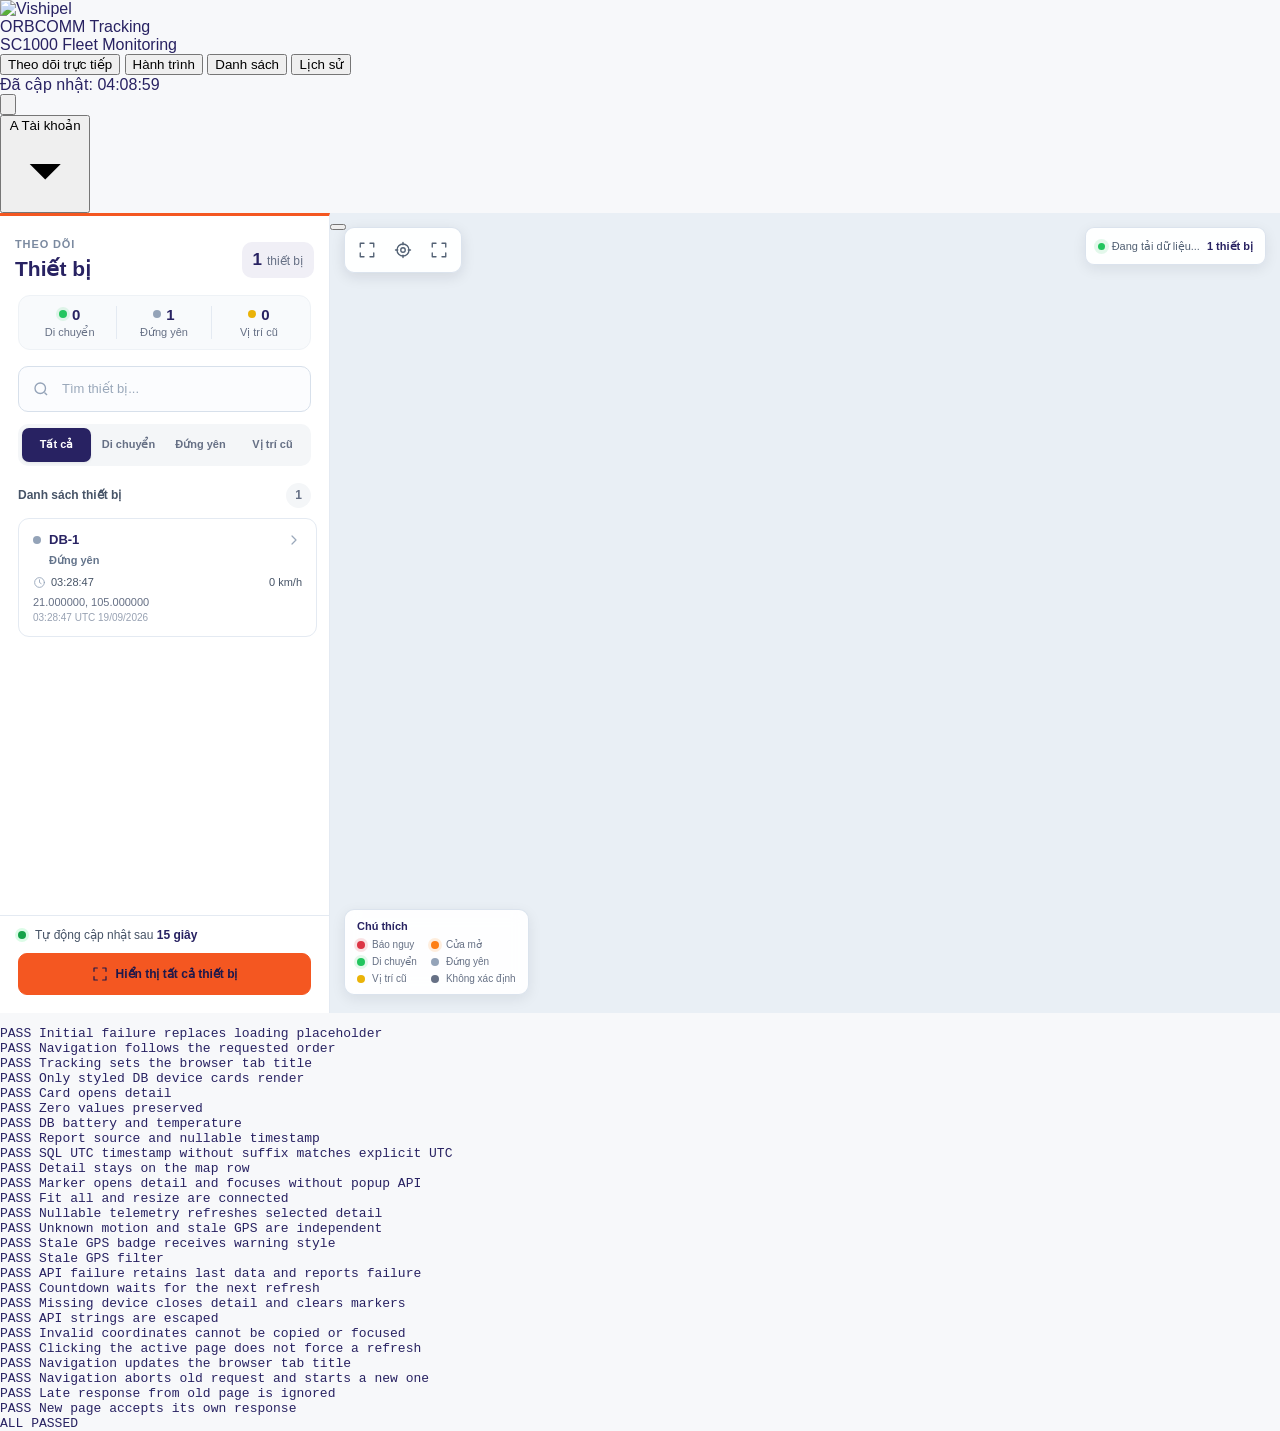
==== commit edfc3238: "update code" ====
--- a/tests/tracking-smoke.html
+++ b/tests/tracking-smoke.html
@@ -17,6 +17,9 @@
 const timers = [];
 window.setInterval = callback => { timers.push(callback); return timers.length; };
 window.clearInterval = () => {};
+let now = Date.now();
+Date.now = () => now;
+const advanceTracking = (seconds = 15) => { now += seconds * 1000; timers[0](); };
 let response = [{ mobileId: 'DB-1', logId: 123, latitude: 21, longitude: 105,
   speedKmh: 0, headingDeg: 0, motionState: false, staleFix: false,
   batteryVoltage: 3.3, internalTemperatureC: 36, reportSourceName: 'GPS',
@@ -56,6 +59,8 @@
   assert(document.getElementById('device-list').textContent.includes('Không tải được'), 'Initial failure replaces loading placeholder');
   await import('/wwwroot/js/app.js');
   await tick();
+  assert([...document.querySelectorAll('.topbar__nav-item')].map(item => item.dataset.page).join(',') === 'tracking,journey,devices,history', 'Navigation follows the requested order');
+  assert(document.title === 'Theo dõi trực tiếp | ORBCOMM Tracking', 'Tracking sets the browser tab title');
   assert(document.querySelectorAll('.tracking-device-card').length === 1, 'Only styled DB device cards render');
   document.querySelector('.tracking-device-card').click();
   assert(text('tracking-detail-mobile-id') === 'DB-1', 'Card opens detail');
@@ -75,29 +80,31 @@
   const original = response[0];
   response = [{ ...original, speedKmh: null, headingDeg: null, motionState: null,
     batteryVoltage: null, internalTemperatureC: null, staleFix: true }];
-  timers[0](); await tick();
+  advanceTracking(); await tick();
   assert(text('tracking-detail-speed') === '—' && text('tracking-detail-battery') === '—', 'Nullable telemetry refreshes selected detail');
   assert(text('tracking-detail-state-text') === 'Không xác định' && text('tracking-stale-count') === '1', 'Unknown motion and stale GPS are independent');
   assert(document.getElementById('tracking-alert-badge').classList.contains('tracking-alert-badge--stale'), 'Stale GPS badge receives warning style');
   document.querySelector('[data-filter="stale"]').click();
   assert(document.querySelectorAll('.tracking-device-card').length === 1, 'Stale GPS filter');
-  fail = true; timers[0](); await tick();
+  fail = true; advanceTracking(); await tick();
   assert(text('connection-status').includes('500') && text('tracking-detail-mobile-id') === 'DB-1', 'API failure retains last data and reports failure');
   fail = false;
-  const checkbox = document.getElementById('auto-refresh');
-  checkbox.checked = false; checkbox.dispatchEvent(new Event('change'));
   const before = requests; timers[0](); await tick();
-  assert(requests === before, 'Auto refresh can pause');
-  response = []; checkbox.checked = true; checkbox.dispatchEvent(new Event('change')); await tick();
+  assert(requests === before && text('tracking-refresh-countdown') === '15 giây', 'Countdown waits for the next refresh');
+  response = []; advanceTracking(); await tick();
   assert(!document.querySelector('.tracking-page--detail-open') && text('device-count') === '0', 'Missing device closes detail and clears markers');
   response = [{ ...original, mobileId: '<img src=x onerror=alert(1)>', latitude: null }];
-  timers[0](); await tick();
+  advanceTracking(); await tick();
   document.querySelector('[data-filter="all"]').click();
   assert(!document.querySelector('#device-list img'), 'API strings are escaped');
   document.querySelector('.tracking-device-card').click();
   assert(document.getElementById('tracking-copy-coordinate').disabled, 'Invalid coordinates cannot be copied or focused');
-  pending = {}; timers[0](); await tick();
+  pending = {}; advanceTracking(); await tick();
   const oldRequest = { ...pending };
+  document.querySelector('[data-page="tracking"]').click();
+  assert(!oldRequest.signal.aborted, 'Clicking the active page does not force a refresh');
+  document.querySelector('[data-page="devices"]').click();
+  assert(document.title === 'Danh sách thiết bị | ORBCOMM Tracking', 'Navigation updates the browser tab title');
   document.querySelector('[data-page="tracking"]').click();
   assert(oldRequest.signal.aborted && !pending.signal.aborted, 'Navigation aborts old request and starts a new one');
   oldRequest.resolve({ ok: true, json: async () => [original] }); await tick();
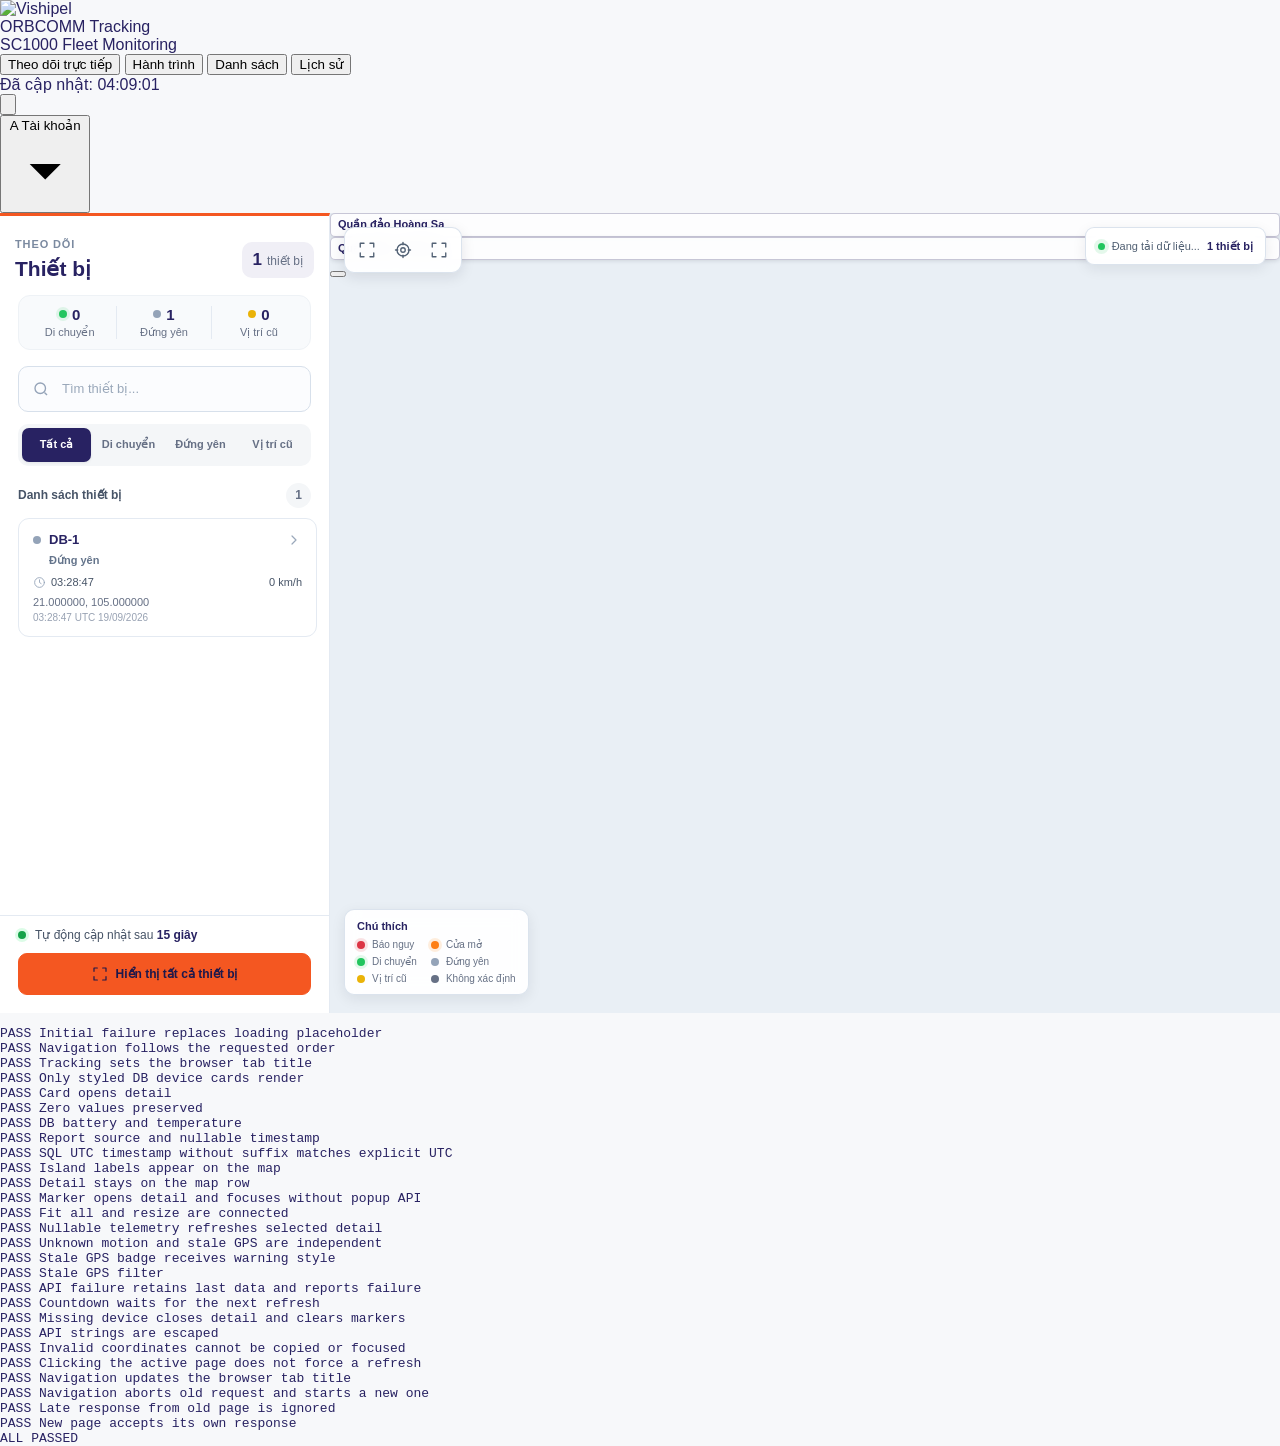
==== commit 0e6d97eb: "update HoangSa and TruongSa" ====
--- a/tests/tracking-smoke.html
+++ b/tests/tracking-smoke.html
@@ -44,7 +44,7 @@
   NavigationControl: class {},
   LngLatBounds: class { extend() {} },
   Marker: class {
-    constructor() { this.element = document.createElement('button'); markers.push(this); }
+    constructor(options = {}) { this.element = options.element ?? document.createElement('button'); markers.push(this); }
     setLngLat(position) { this.position = position; return this; }
     addTo() { document.getElementById('map').append(this.element); return this; }
     getElement() { return this.element; }
@@ -68,11 +68,12 @@
   assert(text('tracking-detail-battery') === '3.30' && text('tracking-temperature') === '36 °C', 'DB battery and temperature');
   assert(text('tracking-report-source') === 'GPS' && text('tracking-report-time') === '—', 'Report source and nullable timestamp');
   assert(text('tracking-message-time') === text('tracking-message-updated'), 'SQL UTC timestamp without suffix matches explicit UTC');
+  assert([...document.querySelectorAll('.island-label')].map(item => item.textContent).join(',') === 'Quần đảo Hoàng Sa,Quần đảo Trường Sa', 'Island labels appear on the map');
   const mapBox = document.querySelector('.tracking-map-area').getBoundingClientRect();
   const panelBox = document.querySelector('.tracking-device-panel').getBoundingClientRect();
   assert(Math.abs(panelBox.top - mapBox.top) < 1, 'Detail stays on the map row');
   document.getElementById('tracking-detail-close').click();
-  markers[0].element.click();
+  markers.find(item => item.element.getAttribute('aria-label')?.startsWith('Chi tiết thiết bị'))?.element.click();
   assert(document.querySelector('.tracking-page--detail-open') && focusCount >= 2, 'Marker opens detail and focuses without popup API');
   document.getElementById('fit-all-devices').click();
   window.dispatchEvent(new CustomEvent('tracking:map-resize'));
--- a/wwwroot/css/site.css
+++ b/wwwroot/css/site.css
@@ -1,6 +1,3 @@
-/* wwwroot/css/site.css */
-/* Vishipel-inspired palette: light surfaces, navy structure, orange accents.
-   Green / yellow / red are reserved for semantic status. */
 :root {
   --brand-navy: #282262;
   --brand-navy-dark: #1d184b;
@@ -17,21 +14,31 @@
   color: var(--brand-navy);
   background: var(--surface-muted);
 }
-
 * {
   box-sizing: border-box;
 }
-
 html,
 body {
   width: 100%;
   height: 100%;
 }
-
 body {
   margin: 0;
 }
-
+.island-label {
+  display: block;
+  padding: 4px 7px;
+  border: 1px solid rgb(40 34 98 / 25%);
+  border-radius: 5px;
+  background: rgb(255 255 255 / 88%);
+  color: var(--brand-navy);
+  font-size: 11px;
+  font-weight: 700;
+  line-height: 1.2;
+  white-space: nowrap;
+  box-shadow: 0 1px 4px rgb(16 24 40 / 12%);
+  pointer-events: none;
+}
 .app-shell {
   display: grid;
   grid-template-rows: 84px minmax(0, 1fr);
@@ -40,21 +47,18 @@
   height: 100dvh;
   overflow: hidden;
 }
-
 #topbar {
   position: relative;
   z-index: 50;
   grid-row: 1;
   min-width: 0;
 }
-
 .app-content {
   grid-row: 2;
   min-width: 0;
   min-height: 0;
   overflow: hidden;
 }
-
 .devices-page,
 .history-page,
 .alerts-page {
@@ -63,7 +67,6 @@
   overflow-y: auto;
   background: #f8fafc;
 }
-
 .sidebar {
   z-index: 1;
   overflow-y: auto;
@@ -71,7 +74,6 @@
   background: #fff;
   box-shadow: 2px 0 12px rgb(20 37 63 / 10%);
 }
-
 .eyebrow {
   margin: 0 0 5px;
   color: var(--brand-navy);
@@ -79,7 +81,6 @@
   font-weight: 800;
   letter-spacing: 0.13em;
 }
-
 h1 {
   margin: 0;
   font-size: 1.35rem;
@@ -88,7 +89,6 @@
   margin: 28px 0 10px;
   font-size: 0.9rem;
 }
-
 .status {
   color: #667085;
   font-size: 0.86rem;
@@ -96,7 +96,6 @@
 .status.error {
   color: #b42318;
 }
-
 .device-summary {
   display: flex;
   align-items: baseline;
@@ -105,7 +104,6 @@
   border-radius: 10px;
   background: var(--brand-navy-soft);
 }
-
 .device-summary strong {
   color: var(--brand-navy-dark);
   font-size: 1.6rem;
@@ -114,7 +112,6 @@
   color: #475467;
   font-size: 0.85rem;
 }
-
 .device-list {
   margin: 0;
   padding: 0;
@@ -131,7 +128,6 @@
   text-align: left;
   cursor: pointer;
 }
-
 .device-list button:hover {
   border-color: #60a5fa;
   background: var(--surface-muted);
@@ -141,14 +137,12 @@
   margin-top: 4px;
   color: #667085;
 }
-
 #map {
   width: 100%;
   height: 100%;
   min-width: 0;
   min-height: 0;
 }
-
 .popup-title {
   margin: 0 0 8px;
   font-size: 1rem;
@@ -166,12 +160,10 @@
   margin: 0;
   font-weight: 600;
 }
-
 @media (max-width: 700px) {
   .app-shell {
     grid-template-rows: auto minmax(0, 1fr);
   }
-
   .sidebar {
     max-height: 40vh;
     padding: 16px;
@@ -180,7 +172,6 @@
     margin-top: 18px;
   }
 }
-
 :where(button, a, input, select):focus-visible {
   outline: 2px solid var(--brand-orange);
   outline-offset: 3px;
